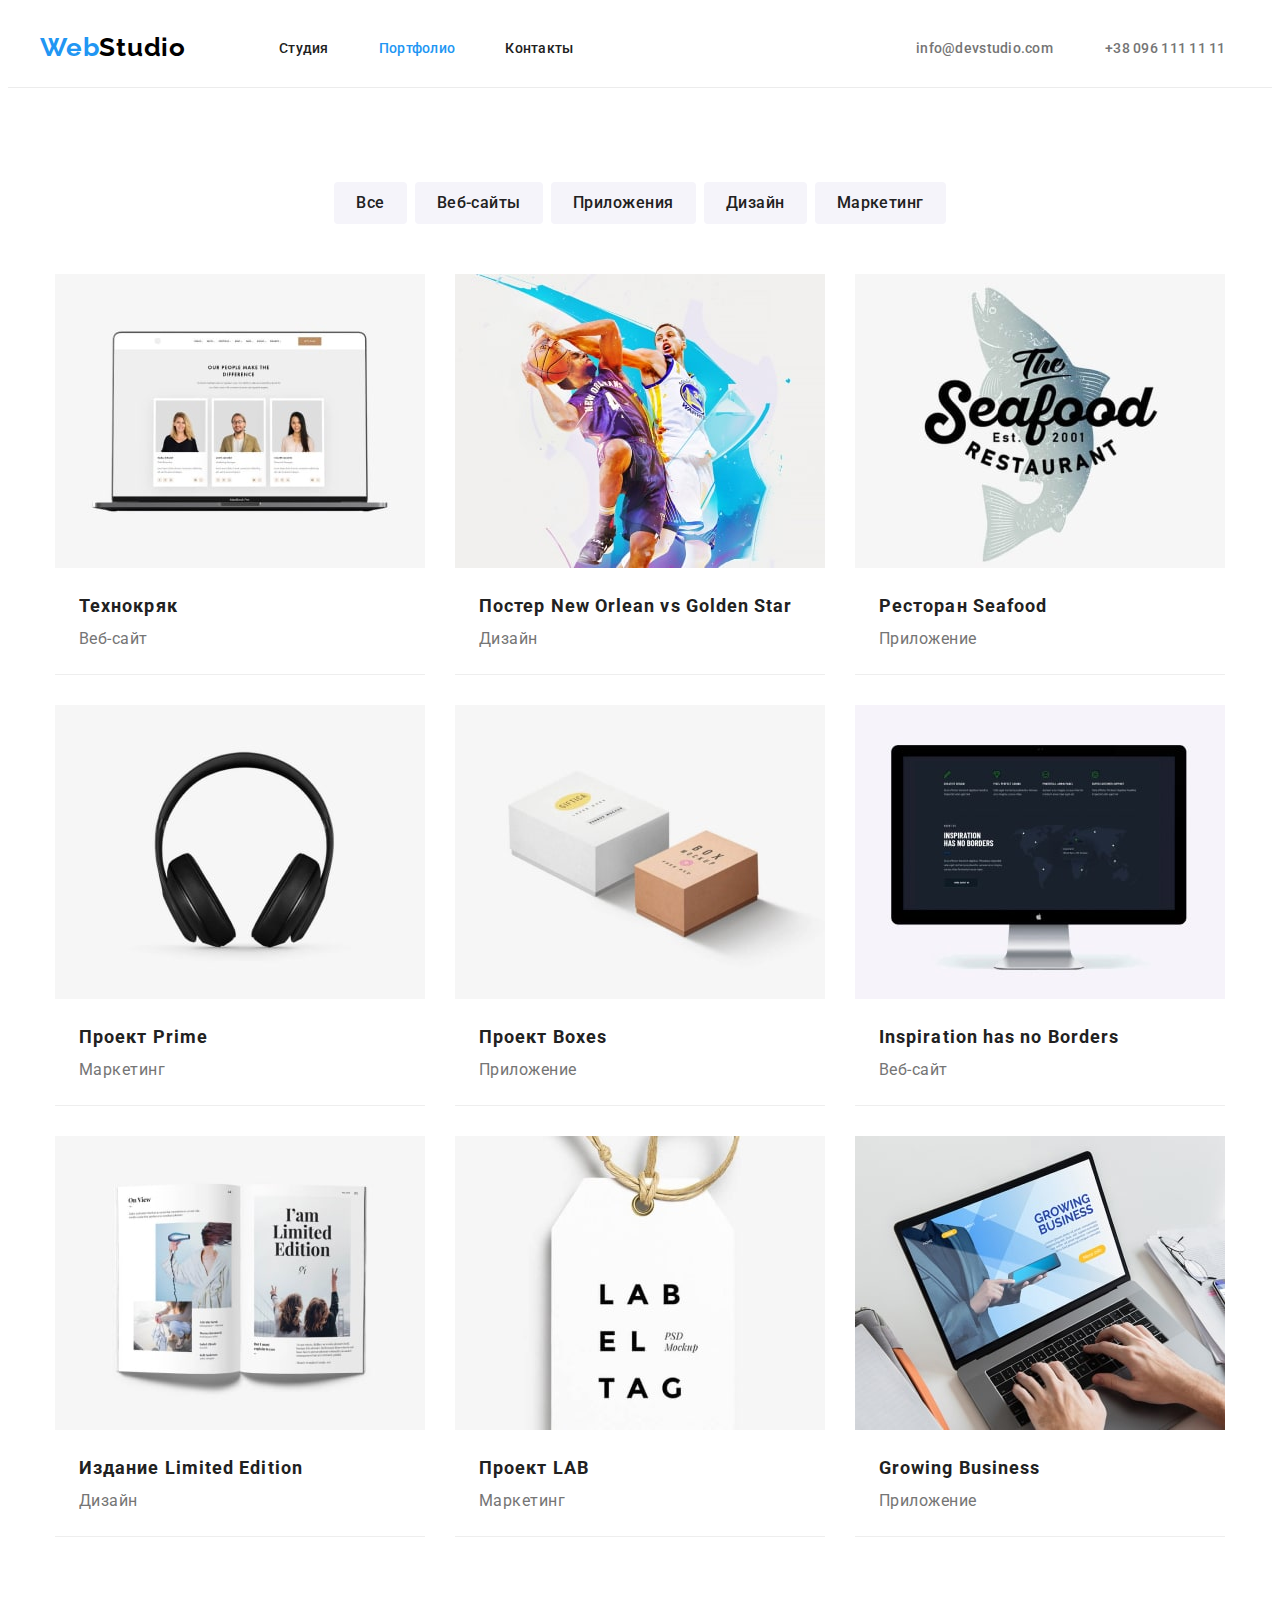
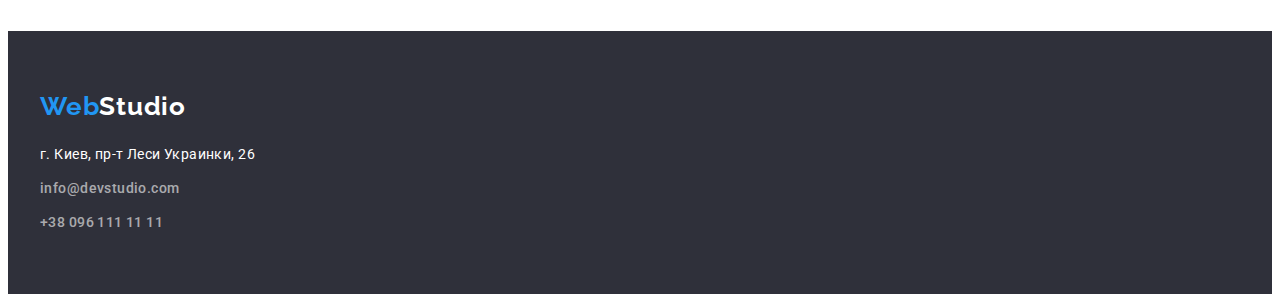
==== portfolio.html @ edf72aa5 "start hw04" ====
<!DOCTYPE html>
<html lang="en">
<head>
    <meta charset="UTF-8">
    <meta http-equiv="X-UA-Compatible" content="IE=edge">
    <meta name="viewport" content="width=device-width, initial-scale=1.0">
    <title>homework-3-2</title>
    <link rel="preconnect" href="https://fonts.googleapis.com">
<link rel="preconnect" href="https://fonts.gstatic.com" crossorigin>
<link href="https://fonts.googleapis.com/css2?family=Montserrat&family=Oleo+Script&family=Raleway:wght@700&family=Roboto:wght@400;500;700;900&display=swap" rel="stylesheet">
<link rel="stylesheet" href="https://cdnjs.cloudflare.com/ajax/libs/modern-normalize/1.1.0/modern-normalize.min.css" integrity="sha512-wpPYUAdjBVSE4KJnH1VR1HeZfpl1ub8YT/NKx4PuQ5NmX2tKuGu6U/JRp5y+Y8XG2tV+wKQpNHVUX03MfMFn9Q==" crossorigin="anonymous" referrerpolicy="no-referrer" />
<link rel="stylesheet" href="./css/styles.css">
<body>
     <header class="header">
        <div class="container">
<a class="logo-link" href="">Web<span class="part-logo">Studio</span></a>
    <nav class="nav-list" >
    <ul class="site-nav">
        <li class="list nav-item"><a class="link" href="index.html">Студия</a></li>
        <li class="list nav-item"><a class="link current" href="portfolio.html">Портфолио</a></li>
        <li class="list nav-item"><a class="link" href="">Контакты</a></li>
    </ul>
</nav>
 <div class="header-connect">
<a class="contacts" href="mailtohtpps/info@devstudio.com">info@devstudio.com</a>
<a class="contacts phone" href="tel:+380961111111">+38 096 111 11 11</a>
</div>
</div>
    </header>
    <main>
        
        <section class="portfolio-section">
            <div class="container">
            <ul class="btn-group">
                <li class="list"><button type="button" class="main-button pointer">Все</button></li>
                <li class="list"><button type="button" class="main-button pointer">Веб-сайты</button></li>
                <li class="list"><button type="button" class="main-button pointer">Приложения</button></li>
                <li class="list"><button type="button" class="main-button pointer">Дизайн</button></li>
                <li class="list"><button type="button" class="main-button pointer">Маркетинг</button></li>
            </ul>
        
            <ul class="work-example">
                <li class="list work-items">
                    <img src="./images/img-notebook.jpg" alt="site dispaying on screen of notebook" width="370" height="294">
                    <div class="cards-footer">
                    <h3 class="works-title">
                        Технокряк
                    </h3>
                        <p class="portfolio-font">Веб-сайт</p>
                    </div>
                </li>

                <li class="list work-items">
                    
                    <img src="./images/img-basketball.jpg" alt="basketball teams battle poster" width="370" height="294">
                    <div class="cards-footer">
                        <h3 class="works-title">
                        Постер New Orlean vs Golden Star
                    </h3>
                        <p class="portfolio-font">Дизайн</p>
                    </div>
                </li> 

                <li class="list work-items">
                    <img src="./images/img-seafood.jpg" alt="seafood restaurant" width="370" height="294">
                        <div class="cards-footer">
                            <h3 class="works-title">
                            Ресторан Seafood
                        </h3>
                        <p class="portfolio-font">Приложение</p>
                    </div>
                </li> 

                <li class="list work-items">
                    <img src="./images/img-headphones.jpg" alt="headphones" width="370" height="294">
                    <div class="cards-footer">
                        <h3 class="works-title">
                            Проект Prime
                        </h3>
                        <p class="portfolio-font">Маркетинг</p>
                    </div>
                </li> 

                <li class="list work-items">
                    <img src="./images/img-box.jpg" alt="boxes" width="370" height="294">
                        <div class="cards-footer">
                            <h3 class="works-title">
                        Проект Boxes
                        </h3>
                        <p class="portfolio-font">Приложение</p>
                    </div>
                </li> 

                <li class="list work-items">
                    <img src="./images/img-imac.jpg" alt="imac" width="370" height="294">
                        <div class="cards-footer">
                            <h3 class="works-title">
                        Inspiration has no Borders  
                        </h3>
                        <p class="portfolio-font">Веб-сайт</p>
                    </div>
                </li> 
                <li class="list work-items">
                    
                    <img class="card-image" src="./images/img-magazine.jpg" alt="open magazine" width="370" height="294">
                        <div class="cards-footer">
                            <h3 class="works-title">
                        Издание Limited Edition
                        </h3>
                        <p class="portfolio-font">Дизайн</p>
                    </div>
                </li> 
                <li class="list work-items">
                    
                    <img class="card-image" src="./images/img-label.jpg" alt="label" width="370" height="294">
                        <div class="cards-footer">
                            <h3 class="works-title">
                            Проект LAB
                        </h3>
                        <p class="portfolio-font">Маркетинг</p>
                    </div>
                </li> 
                <li class="list work-items">
                    <img class="card-image" src="./images/img-macbook.jpg" alt="people work on macbook" width="370" height="294">
                    <div class="cards-footer">
                        <h3 class="works-title">
                        Growing Business
                    </h3>
                        <p class="portfolio-font">Приложение</p>
                    </div>
                </li>
            </ul>
        </div>
        </section>
    </main>
    <footer class="footer">
        <div class="container">
        <a class="logo-link-footer " href="">Web<span class="footer-part-logo">Studio</span></a>
        <address class="adress">г. Киев, пр-т Леси Украинки, 26</address>
        <a class="link footer-link" href="mailtohtpps/info@devstudio.com">info@devstudio.com</a>
        <a class="link footer-link" href="tel:+380961111111">+38 096 111 11 11</a>
    </div>
</footer>
</body>
</html>
---- css/styles.css ----
:root {
    --accent-color:#2196F3;
    --accent-logo-color:#000000;
    --hero-color:#2F303A;
    --main-white-color:#FFFFFF;
    --second-section-color:#F5F4FA;
    --main-font-color:#757575;
    --header-color:#212121;
}
body {
font-family: 'Roboto', monotype;
color: var(--main-font-color);
}


p,h1,h2,h3,h4,h5,h6 {
    margin: 0;
}

ul,ol {
    margin: 0;
    padding-left: 0;
    list-style: none;
}

a {
    text-decoration: none;
}

img{
    display: block;
    max-width: 100%;
    height: auto;
}
.container {
    width: 1200px;
    margin: 0 auto;
    padding-left: 15px;
    padding-right: 15px;
    /* min-height: 80px; */
    /* outline: solid 2px red ; */
}

.header {
color: var(--main-white-color);
border-bottom: solid 1px #ECECEC;
}

.list {
    list-style: none;
}

/* LOGO */
.logo-link {
    font-family: 'Raleway', sans-serif;
    font-weight: 700;
    font-size: 26px;
    line-height: calc(31/26);
    letter-spacing: 0.03em;
    color: var(--accent-color);
    margin: 15 24 0 25 ; 
}

.logo-link:hover,:focus {
    color: var(--accent-color);
}

.part-logo {
    color: var(--accent-logo-color);
    margin-right: 93px;
}

.part-logo:hover,:focus {
    color: var(--accent-color);
}

/* NAV-BLOCK */

.link {
    font-weight: 500;
    font-size: 14px;
    line-height: calc(16/14);
    letter-spacing: 0.02em;
    color: var(--header-color);
}
.link:hover, {
    color:var(--accent-color);
} 


.link-nav {
    list-style: none;
}

.contacts {
    display: inline-block;
    font-weight: 500;
    font-size: 14px;
    line-height: calc(16/14);
    letter-spacing: 0.02em;
    color: #757575;
    width: 135px;
}

.contacts:hover,:focus {
color: var(--accent-color);
}

.contacts {
    padding-top: 15px;
    padding-bottom: 15px;
}

.phone {
    margin-left: 50px;
}

.site-nav {
    display: flex;
}

.nav-item:not(:last-child) {
    margin-right: 50px;
}

.nav-item-current{
    margin-right: 50px;
}

.nav-item{
    padding-top:30px;
    padding-bottom: 30px;
}

.header .container{
    display: flex; 
    align-items: center;
}

.header-connect {
    margin-left:auto;
}

.current {
    color:var(--accent-color)
}

/* HERO */
.hero {
    background-color: var(--hero-color);
}

.hero-container {
    display:block;
    padding-top: 200px;
    padding-bottom: 200px;
}

.hero-header {
    
    font-weight: 900;
    font-size: 44px;
    line-height: calc(60/44);
    text-align: center;
    letter-spacing: 0.06em;
    text-transform: uppercase;
    color: var(--main-white-color);
    max-width: 696px;
    margin: 0 auto 30px;
}

.hero-button {
    min-width: 200px;
    height: 50px;
    justify-content: center;
    font-family: 'Roboto', monotype;
    font-weight: 700;
    font-size: 16px;
    line-height: calc(30/16);
    align-items: center;
    letter-spacing: 0.06em;
    color: var(--main-white-color);
    background-color: var(--accent-color);
    border-radius: 4px;
    margin: 0 500px;
    
}

.hero-button:hover,:focus {
    color: var(--advanced-color);
}

.pointer {
    cursor: pointer;
}

/* SPECIFICS */
.head-spec-list {
    font-weight: 700;
    font-size: 14px;
    line-height: calc(16/14);
    letter-spacing: 0.03em;
    text-transform: uppercase;
    color: var(--header-color);
    margin-bottom: 10px;
}

.main-font {
    font-size: 14px;
    line-height:calc(24/14);
    letter-spacing: 0.03em;
}

.spec-list .list {
    min-width: 270px;
    
}

.specific {
    padding-top:94px;
    padding-bottom: 94px;
}

.container .spec-list  {
    display:flex;
}

.spec-list .list:not(:last-child) {
    margin-right: 30px;
}


/* WHAT ARE WE DOING */
.section-header {
    font-weight: 700;
    font-size: 36px;
    line-height: calc(42/36);
    text-align: center;
    letter-spacing: 0.03em;
    color: var(--header-color);
    margin-bottom: 50px;
}

.work{
    padding-bottom: 94px;
}

/* FULLY-HIDDEN
.news-group {
    visibility: hidden;
} */ 

.work-list {
    display: flex;
}

.work-list .list:not(:last-child) {
    margin-right: 30px;
}


.work.container{
    padding-top: 94px;
    padding-bottom: 94px;
}
/* TEAM */

.team {
    background-color: var(--second-section-color);
    padding-top: 94px;
    padding-bottom: 94px;
}

.team-list {
    display: flex;
}
.team-item:not(:last-child) {
    margin-right: 30px;
}

.team-item {
    width: 270px;
    min-height: 368px;
    box-shadow: 0px 1px 3px rgba(0, 0, 0, 0.12), 0px 1px 1px rgba(0, 0, 0, 0.14), 0px 2px 1px rgba(0, 0, 0, 0.2);
    border-radius: 0px 0px 4px 4px;
}


.card-image {
    max-width: 100%;
    height: auto;
}

.card-header {
    margin: 0;
    padding-top: 30px;
    background-color: var(--main-white-color);
    border-radius: 0px 0px 4px 4px;
}

.card-image{
    display: block;
}

.section-header{
    margin-bottom: 50px;
}

.works-title-first{
    font-weight: 500;
    font-size: 16px;
    line-height: calc(19/16);
    text-align: center;
    letter-spacing: 0.03em;
    margin-bottom: 10px;
    color: var(--header-color);
}

.team-workers{
    text-align: center;
    padding-bottom: 30px;
}

/* __FOOTER */
.footer {
    background-color: var(--hero-color);
    padding-top: 60px;
    padding-bottom: 60px;
}
.logo-link-footer {
font-family: 'Raleway', sans-serif;
    font-weight: 700;
    font-size: 26px;
    line-height: calc(31/26);
    letter-spacing: 0.03em;
    color: var(--accent-color);
}

.logo-link-footer:hover,:focus {
    color: var(--accent-color);
}


.footer-part-logo {
    font-family: 'Raleway', sans-serif;
    font-weight: 700;
    font-size: 26px;
    line-height: calc(31/26);
    letter-spacing: 0.03em;
    color: var(--main-white-color);
}

.footer-part-logo:hover {
    color:var(--accent-color) ;
}

.footer-link {
    font-family: 'Roboto', monotype;
    font-size: 14px;
    line-height: calc(24/14);
    letter-spacing: 0.03em;
    color: rgba(255, 255, 255, 0.6);
}

.logo-link-footer{
    margin-bottom: 20px;
    padding-left: 215;
    padding-right: auto;
}

address {
    font-style:normal;
    font-size: 14px;
    line-height: calc(24/14);
    letter-spacing: 0.03em;
    color: var(--main-white-color)
}

.adress:hover,:focus {
    color: var(--accent-color);
}

.footer a{
    display: block;
}

.footer-link:not(:last-child){
    margin-bottom: 10px;
}


.adress {
    margin-bottom: 10px;
}


/* PORTFOLIO.HTML */

/* BUTTON-BLOCK */
.main-button {
    font-family: 'Roboto', monotype;
    font-style: normal;
    font-weight: 500;
    font-size: 16px;
    line-height: calc(26/16);
    text-align: center;
    letter-spacing: 0.03em;
    color: var(--header-color);
    background-color: var(--second-section-color);
    border: 0px;
    border-radius: 4px;
}

    .main-button:hover,:focus {
    background: var(--accent-color);
    color: var(--main-white-color);
}

    .btn-group {
    display: flex;
    justify-content:center;
    margin-bottom: 50px;
}

    .btn-group button{
    padding: 8px 22px;
    border:none;
}

.btn-group .list+.list{
    margin-left: 8px;
}



/* WORKGROUP */
.works-title {
    font-weight: 700;
    font-size: 18px;
    line-height:calc(36/18) ;
    letter-spacing: 0.06em;
    color: var(--header-color);
}

    .portfolio-font {
    font-size: 16px;
    line-height: calc(30/16);
    letter-spacing: 0.03em;
    }

    .portfolio-section {
    background-color: var(--main-white-color);
    padding-top: 94px;
    padding-bottom: 94px;
}

.work-example{
    display: flex;
    flex-wrap: wrap;
    justify-content: center;
}

.work-items:nth-child(-n + 6){
    margin-bottom: 30px;
}

.work-items{
    min-width: calc((100% - 90px)/3);
    border-bottom:solid 1px #eee;
}

.work-items {
    margin-right: 30px;
}

.work-items:nth-child(3n){
    margin-right: 0;
}

.cards-footer {
    padding:20px 24px 20px 24px;
}
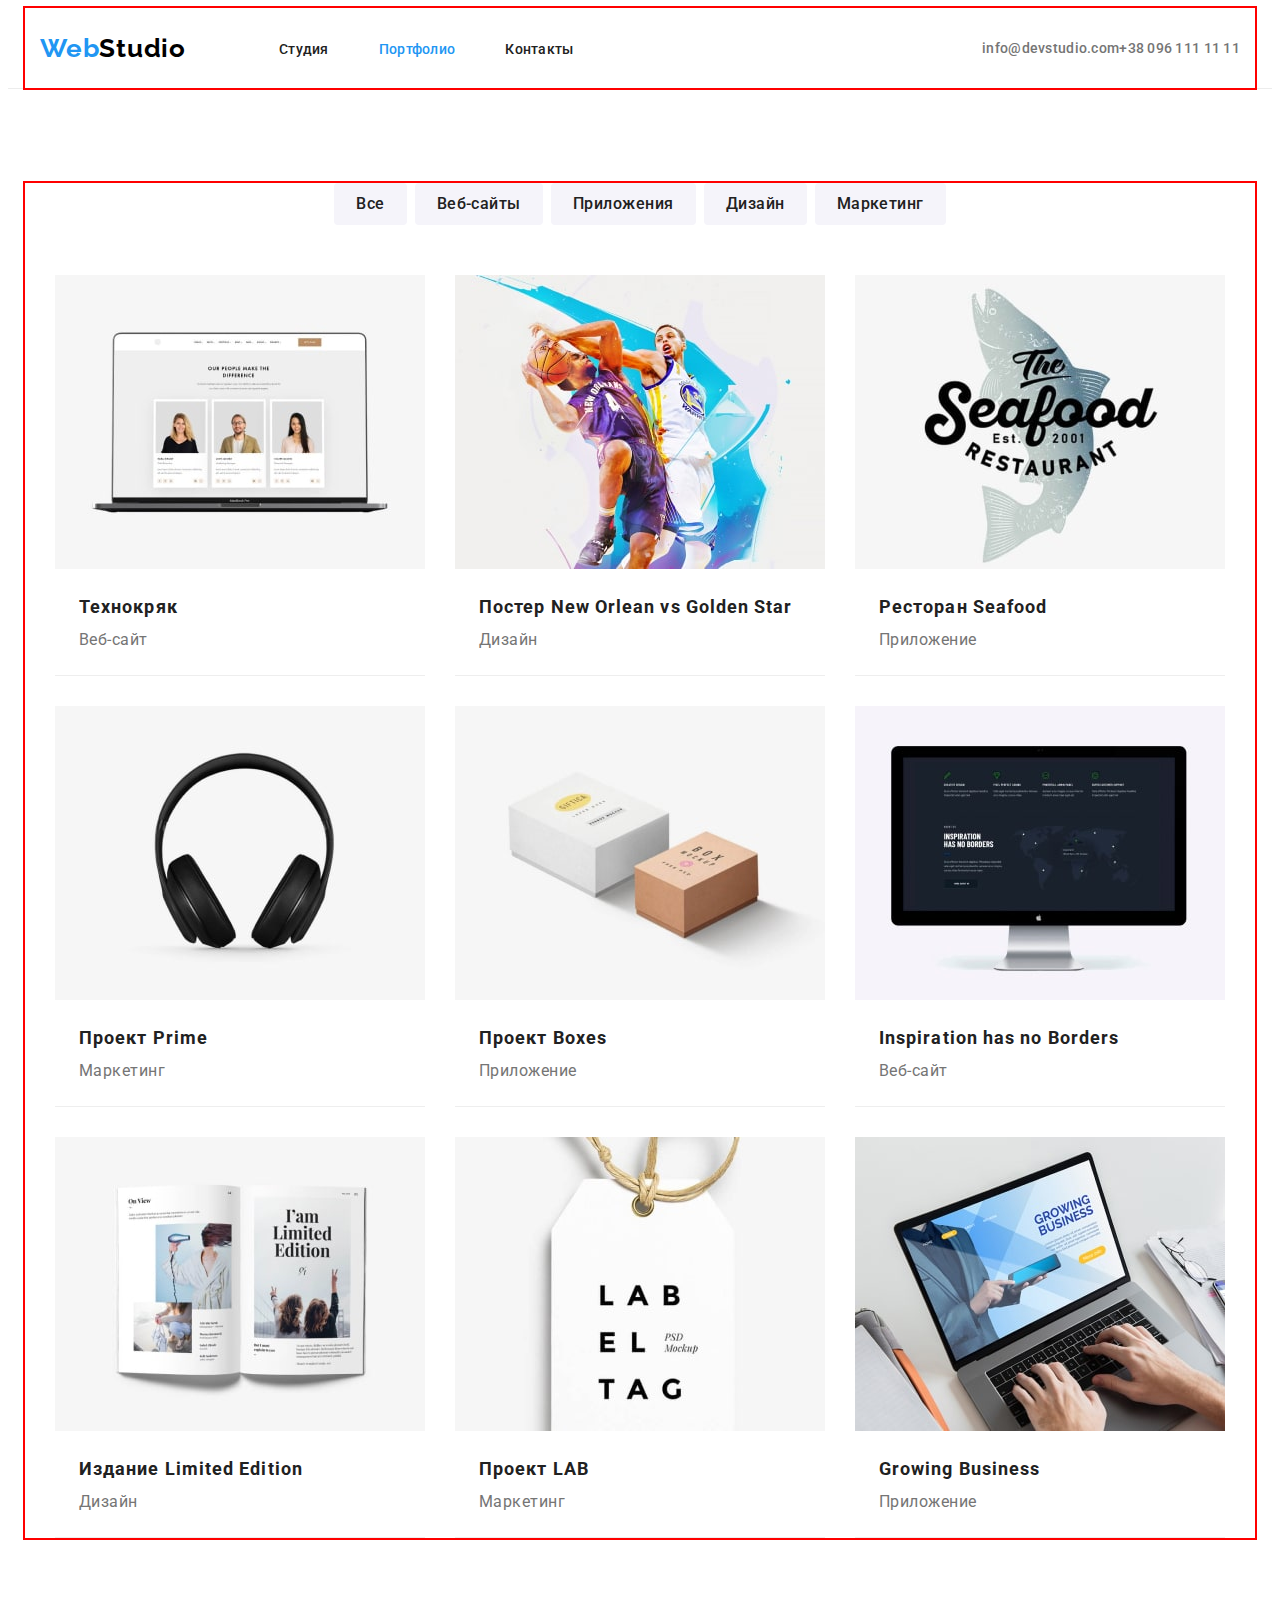
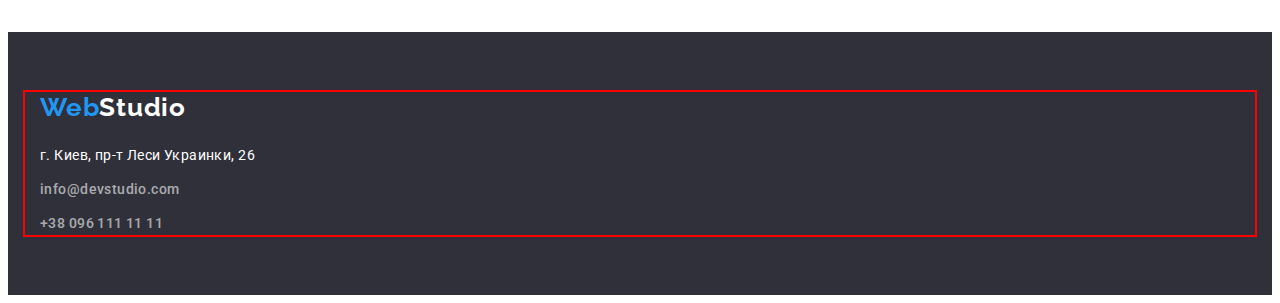
==== commit 61075112: "starthw04" ====
--- a/portfolio.html
+++ b/portfolio.html
@@ -4,7 +4,7 @@
     <meta charset="UTF-8">
     <meta http-equiv="X-UA-Compatible" content="IE=edge">
     <meta name="viewport" content="width=device-width, initial-scale=1.0">
-    <title>homework-3-2</title>
+    <title>homework-4-2</title>
     <link rel="preconnect" href="https://fonts.googleapis.com">
 <link rel="preconnect" href="https://fonts.gstatic.com" crossorigin>
 <link href="https://fonts.googleapis.com/css2?family=Montserrat&family=Oleo+Script&family=Raleway:wght@700&family=Roboto:wght@400;500;700;900&display=swap" rel="stylesheet">
--- a/css/styles.css
+++ b/css/styles.css
@@ -37,8 +37,8 @@
     margin: 0 auto;
     padding-left: 15px;
     padding-right: 15px;
-    /* min-height: 80px; */
-    /* outline: solid 2px red ; */
+    min-height: 80px; 
+    outline: solid 2px red ;
 }
 
 .header {
@@ -99,21 +99,35 @@
     line-height: calc(16/14);
     letter-spacing: 0.02em;
     color: #757575;
-    width: 135px;
+    padding-top: 15px;
+    padding-bottom: 15px;
+    
+}
+
+.contacts.mail,
+.contacts.phone{
+    display: flex;
+}
+
+.contacts.mail {
+    margin-right: 30px;
+}
+
+.head-phone {
+    margin-right: 10px;
+}
+
+.head-envelope {
+    display: block;
+    margin-right: 10px;
+    fill:currentColor;
 }
 
 .contacts:hover,:focus {
 color: var(--accent-color);
 }
 
-.contacts {
-    padding-top: 15px;
-    padding-bottom: 15px;
-}
-
-.phone {
-    margin-left: 50px;
-}
+
 
 .site-nav {
     display: flex;
@@ -138,7 +152,9 @@
 }
 
 .header-connect {
+    display: flex;
     margin-left:auto;
+    
 }
 
 .current {
@@ -147,7 +163,13 @@
 
 /* HERO */
 .hero {
+    width: 1600px;
+    margin:0 auto;
+    background-image:linear-gradient(rgba(47,48,58,0.4),rgba(47,48,58,0.4)), 
+    url(../images/hero-img.jpg);
     background-color: var(--hero-color);
+    background-repeat: no-repeat;
+    background-size: cover;
 }
 
 .hero-container {
@@ -205,16 +227,75 @@
     margin-bottom: 10px;
 }
 
+/* .list-spec {
+    display:flex;
+    flex-direction: column;
+    border-color:var(--main-font-color);
+} */
+
 .main-font {
     font-size: 14px;
     line-height:calc(24/14);
     letter-spacing: 0.03em;
 }
 
+.list.list-antenna::before {
+    display: block;
+    content: "";
+    height: 120px;
+    background-color: var(--second-section-color);
+    background-image:url(../svg/SVG/antenna-1.svg);
+    background-repeat: no-repeat;
+    background-size: 70px 70px;
+    background-position: center;
+    border-radius: 4px;
+    margin-bottom: 30px;
+}
+
+.list.list-clock::before{
+    display: block;
+    content: "";
+    height: 120px;
+    background-color: var(--second-section-color);
+    background-image:url(../svg/SVG/clock-1.svg);
+    background-repeat: no-repeat;
+    background-size: 70px 70px;
+    background-position: center;
+    border-radius: 4px;
+    margin-bottom: 30px;
+}
+
+.list.list-diagram::before{
+    display: block;
+    content: "";
+    height: 120px;
+    background-color: var(--second-section-color);
+    background-image:url(../svg/SVG/diagram-1.svg);
+    background-repeat: no-repeat;
+    background-size: 70px 70px;
+    background-position: center;
+    border-radius: 4px;
+    margin-bottom: 30px;
+}
+
+.list.list-astronaut::before{
+    display: block;
+    content: "";
+    height: 120px;
+    background-color: var(--second-section-color);
+    background-image:url(../svg/SVG/astronaut-1.svg);
+    background-repeat: no-repeat;
+    background-size: 70px 70px;
+    background-position: center;
+    border-radius: 4px;
+    margin-bottom: 30px;
+}
+
 .spec-list .list {
     min-width: 270px;
     
 }
+
 
 .specific {
     padding-top:94px;
@@ -263,6 +344,32 @@
     padding-top: 94px;
     padding-bottom: 94px;
 }
+
+/* OUR-CLIENTS */
+
+.our-company{
+    display: flex;
+}
+
+.clients {
+    padding-bottom: 94px;
+}
+
+.client-item:not(:last-child) {
+    margin-right: 30px;
+}
+
+.clients-icon{
+    display: border-box;
+    width: 170px;
+    height: 92px;   
+    margin-left: auto;
+    margin-right: auto;
+    border: 1px solid #AFB1B8;
+    border-radius: 4px;
+    padding: 16px 32px;
+}
+
 /* TEAM */
 
 .team {
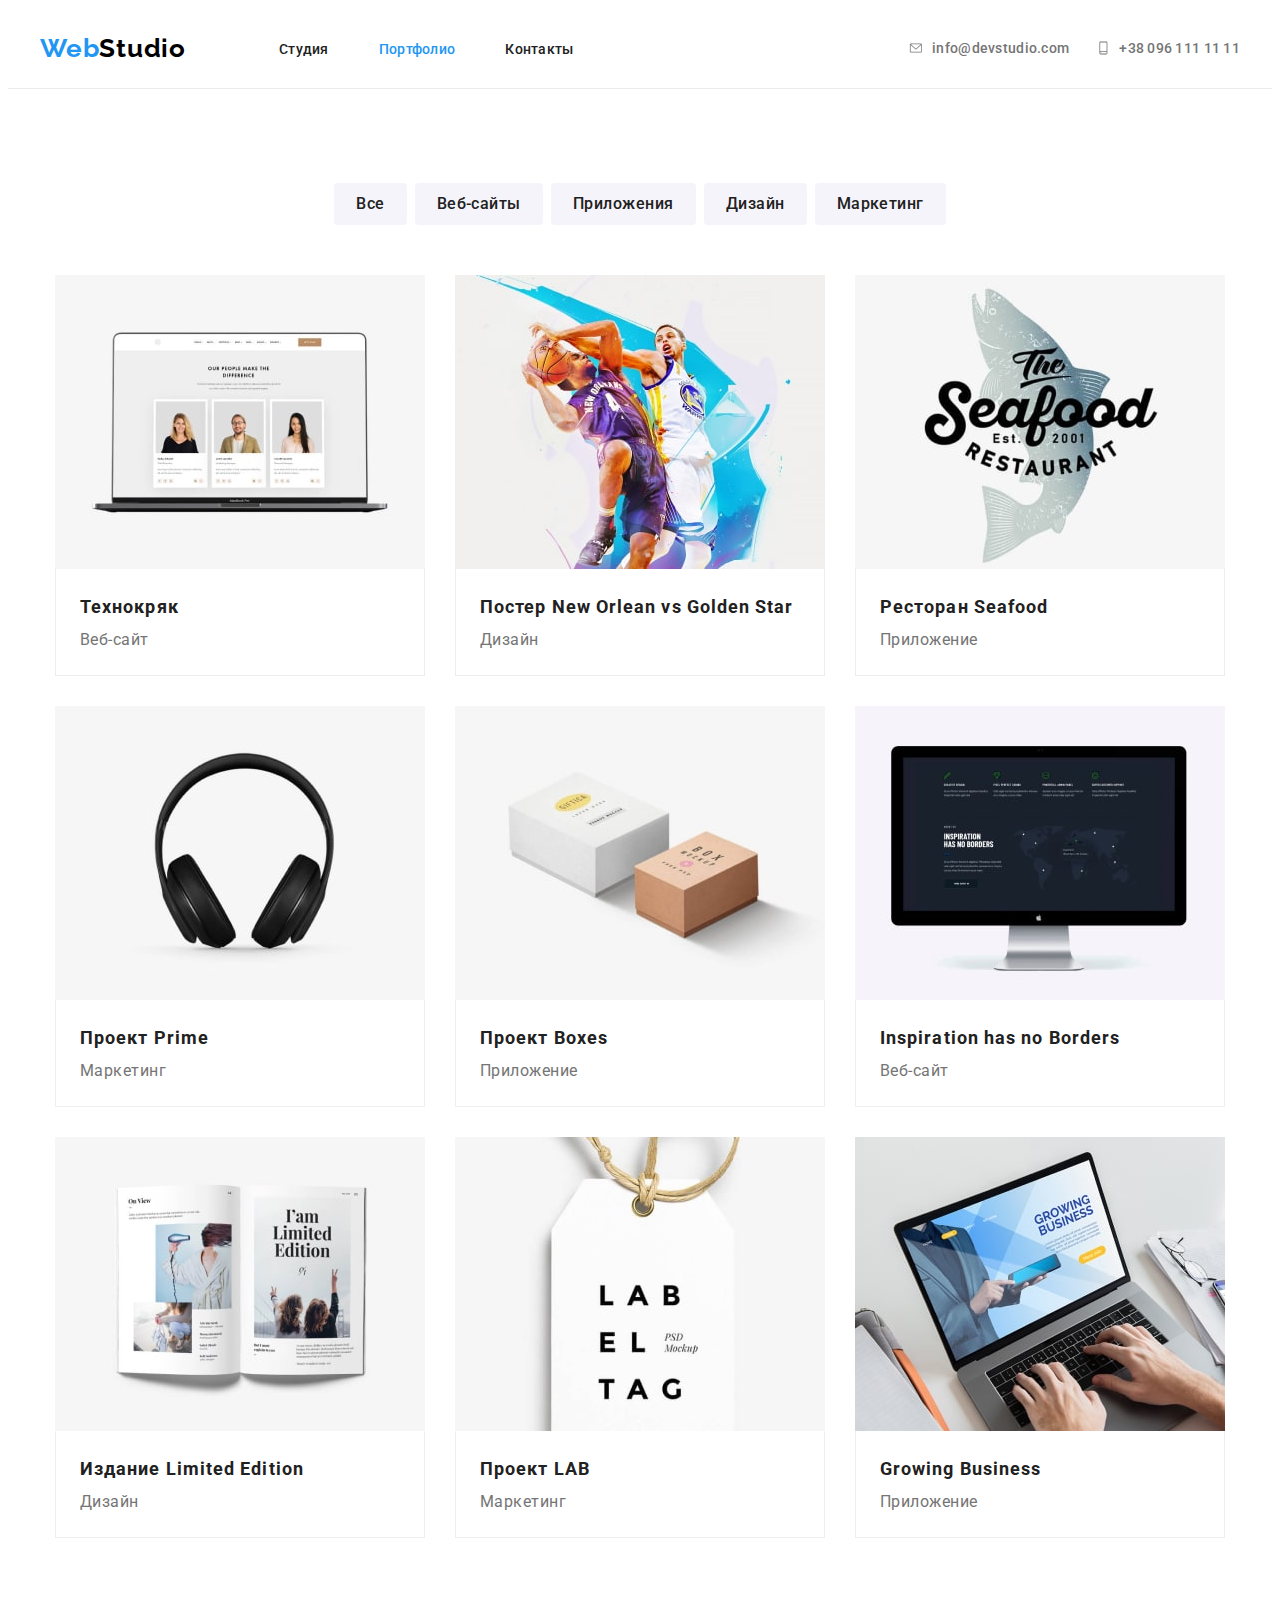
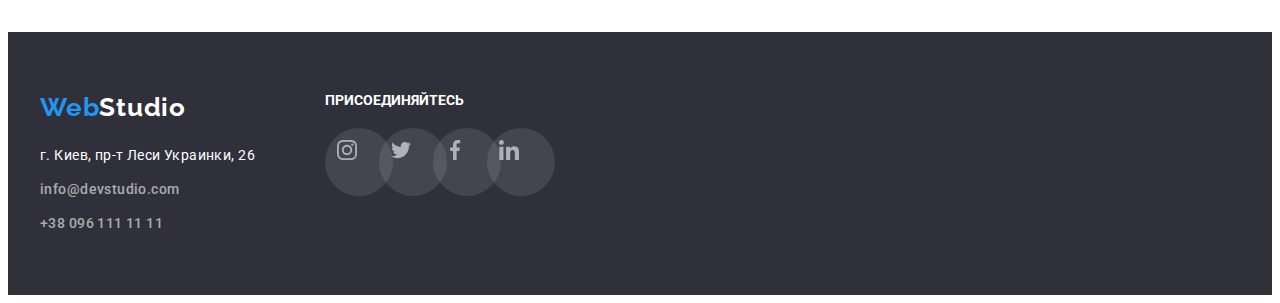
==== commit 493f257d: "first-try" ====
--- a/portfolio.html
+++ b/portfolio.html
@@ -16,15 +16,29 @@
 <a class="logo-link" href="">Web<span class="part-logo">Studio</span></a>
     <nav class="nav-list" >
     <ul class="site-nav">
-        <li class="list nav-item"><a class="link" href="index.html">Студия</a></li>
-        <li class="list nav-item"><a class="link current" href="portfolio.html">Портфолио</a></li>
-        <li class="list nav-item"><a class="link" href="">Контакты</a></li>
+        <li class="list nav-item"><a class="link link-port" href="index.html">Студия</a></li>
+        <li class="list nav-item"><a class="link link-port current" href="portfolio.html">Портфолио</a></li>
+        <li class="list nav-item"><a class="link link-port" href="">Контакты</a></li>
     </ul>
 </nav>
- <div class="header-connect">
-<a class="contacts" href="mailtohtpps/info@devstudio.com">info@devstudio.com</a>
-<a class="contacts phone" href="tel:+380961111111">+38 096 111 11 11</a>
-</div>
+ <ul class="header-connect">
+     <li class="contacts-item">
+<a class="contacts mail"  href="mailtohtpps/info@devstudio.com">
+    <svg class="head-envelope" width="16" height="12">
+        <use href="./images/symbol-defs.svg#icon-envelope">
+        </use>
+</svg>info@devstudio.com
+</a>
+</li>
+<li class="contacts-item">
+<a class="contacts phone" href="tel:+380961111111">
+    <svg class="head-phone" width="10" height="16">
+        <use href="./images/symbol-defs.svg#icon-smartphone">
+        </use>
+</svg>+38 096 111 11 11
+</a>
+</li>
+</ul>
 </div>
     </header>
     <main>
@@ -134,12 +148,51 @@
         </section>
     </main>
     <footer class="footer">
-        <div class="container">
+        <div class="container contact-wrap">
+        <div>
         <a class="logo-link-footer " href="">Web<span class="footer-part-logo">Studio</span></a>
         <address class="adress">г. Киев, пр-т Леси Украинки, 26</address>
         <a class="link footer-link" href="mailtohtpps/info@devstudio.com">info@devstudio.com</a>
         <a class="link footer-link" href="tel:+380961111111">+38 096 111 11 11</a>
-    </div>
+        </div>
+        <div class="social-network-footer">
+        <p class="join">присоединяйтесь</p>
+        <ul class="social-network-list">
+                    <li class="soc-item .list">
+                        <a class="social-links" href="">
+                        <svg class="worker-soc-icon" width="20" height="20">
+                            <use href="./images/symbol-defs.svg#icon-instagram-2">
+                            </use>
+                        </svg>
+                    </a>
+                </li>
+                    <li class="soc-item">
+                        <a class="social-links" href="">
+                        <svg class="worker-soc-icon" width="20" height="20">
+                            <use href="./images/symbol-defs.svg#icon-twitter">
+                            </use>
+                        </svg>
+                    </a>
+                </li>
+                    <li class="soc-item .list">
+                        <a class="social-links" href="">
+                        <svg class="worker-soc-icon" width="20" height="20">
+                            <use href="./images/symbol-defs.svg#icon-facebook">
+                            </use>
+                        </svg>
+                    </a>
+                </li>
+                    <li class="soc-item .list">
+                        <a class="social-links" href="">
+                        <svg class="worker-soc-icon" width="20" height="20">
+                            <use href="./images/symbol-defs.svg#icon-linkedin">
+                            </use>
+                        </svg>
+                    </a>
+                </li>
+                </ul>
+            </div>
+</div>
 </footer>
 </body>
 </html>--- a/css/styles.css
+++ b/css/styles.css
@@ -12,7 +12,6 @@
 color: var(--main-font-color);
 }
 
-
 p,h1,h2,h3,h4,h5,h6 {
     margin: 0;
 }
@@ -38,7 +37,7 @@
     padding-left: 15px;
     padding-right: 15px;
     min-height: 80px; 
-    outline: solid 2px red ;
+    /* outline: solid 2px red ; */
 }
 
 .header {
@@ -93,7 +92,7 @@
 }
 
 .contacts {
-    display: inline-block;
+    display: flex;
     font-weight: 500;
     font-size: 14px;
     line-height: calc(16/14);
@@ -101,12 +100,8 @@
     color: #757575;
     padding-top: 15px;
     padding-bottom: 15px;
+    align-items: center;
     
-}
-
-.contacts.mail,
-.contacts.phone{
-    display: flex;
 }
 
 .contacts.mail {
@@ -115,19 +110,19 @@
 
 .head-phone {
     margin-right: 10px;
+    align-items: center;
+    fill:currentColor;
 }
 
 .head-envelope {
-    display: block;
+    
     margin-right: 10px;
-    fill:currentColor;
-}
-
-.contacts:hover,:focus {
-color: var(--accent-color);
-}
-
-
+    fill:currentColor;   
+}
+
+.contacts:hover, :focus{
+    color: var(--accent-color);
+}
 
 .site-nav {
     display: flex;
@@ -151,10 +146,17 @@
     align-items: center;
 }
 
+.link-port:hover, :focus {
+    color:var(--accent-color)
+}
+
 .header-connect {
     display: flex;
-    margin-left:auto;
-    
+    margin-left:auto;   
+}
+
+.nav-link:hover, :focus {
+    color: var(--accent-color);
 }
 
 .current {
@@ -227,12 +229,6 @@
     margin-bottom: 10px;
 }
 
-/* .list-spec {
-    display:flex;
-    flex-direction: column;
-    border-color:var(--main-font-color);
-} */
-
 .main-font {
     font-size: 14px;
     line-height:calc(24/14);
@@ -292,8 +288,7 @@
 }
 
 .spec-list .list {
-    min-width: 270px;
-    
+    min-width: 270px;   
 }
 
 
@@ -309,7 +304,6 @@
 .spec-list .list:not(:last-child) {
     margin-right: 30px;
 }
-
 
 /* WHAT ARE WE DOING */
 .section-header {
@@ -325,7 +319,6 @@
 .work{
     padding-bottom: 94px;
 }
-
 /* FULLY-HIDDEN
 .news-group {
     visibility: hidden;
@@ -339,35 +332,9 @@
     margin-right: 30px;
 }
 
-
 .work.container{
     padding-top: 94px;
     padding-bottom: 94px;
-}
-
-/* OUR-CLIENTS */
-
-.our-company{
-    display: flex;
-}
-
-.clients {
-    padding-bottom: 94px;
-}
-
-.client-item:not(:last-child) {
-    margin-right: 30px;
-}
-
-.clients-icon{
-    display: border-box;
-    width: 170px;
-    height: 92px;   
-    margin-left: auto;
-    margin-right: auto;
-    border: 1px solid #AFB1B8;
-    border-radius: 4px;
-    padding: 16px 32px;
 }
 
 /* TEAM */
@@ -392,7 +359,6 @@
     border-radius: 0px 0px 4px 4px;
 }
 
-
 .card-image {
     max-width: 100%;
     height: auto;
@@ -400,7 +366,7 @@
 
 .card-header {
     margin: 0;
-    padding-top: 30px;
+    padding:30px 0;
     background-color: var(--main-white-color);
     border-radius: 0px 0px 4px 4px;
 }
@@ -428,12 +394,114 @@
     padding-bottom: 30px;
 }
 
+.social-network-list {
+    display: flex;
+    justify-content: center;
+}
+
+.soc-item{
+    width: 44px;
+    height: 44px;
+    margin-right: 10px;
+    border-radius: 50%;
+}
+
+.soc-item:last-child{
+    margin-right: 0;
+}
+
+.social-links{
+    width: 100%;
+    height: 100%;
+    border-radius: 50%;
+    display: flex;
+    justify-content: center;
+    align-items: center;
+}
+
+.worker-soc-icon {
+    fill:#AFB1B8;
+}
+
+.social-links:hover,
+.social-links:focus{
+    background-color: var(--accent-color);
+}
+
+.social-links:hover .worker-soc-icon{
+    fill:#FFFFFF;
+}
+
+.social-links:focus .worker-soc-icon {
+    fill:#FFFFFF;
+}
+
+/* OUR-CLIENTS */
+
+.clients-icon{
+    width: 170px;
+    height: 92px; 
+    margin-left: auto;
+    margin-right: auto;
+    height: 41px;
+    width: 47px;
+}
+.client-link svg{
+    fill: #AFB1B8;
+    width: 100%;
+    height: 100%;
+}
+
+.client-link{
+    display: flex;
+    width: 170px;
+    height: 92px;
+    display: flex;
+    justify-content: center;
+    align-items: center;
+    border: 1px solid #AFB1B8;
+    border-radius: 4px;    
+}
+.clients-icon{
+    padding: 16px 32px;
+}
+
+.our-company{
+    display: flex;
+}
+
+.clients {
+    padding-top: 94px;
+    padding-bottom: 94px;
+}
+.client-item:not(:last-child) {
+    margin-right: 30px;
+}
+
+.client-link:hover,
+.client-link:focus{
+    border-color: var(--accent-color);
+}
+
+.client-link:hover .clients-icon
+{
+    fill:var(--accent-color);
+}
+
+.client-link:focus .clients-icon {
+    fill:var(--accent-color);
+}
+.client-link:focus .clients-icon {
+    background-color: #FFFFFF;
+}
+
 /* __FOOTER */
 .footer {
-    background-color: var(--hero-color);
     padding-top: 60px;
     padding-bottom: 60px;
-}
+    background-color: var(--hero-color);
+}
+
 .logo-link-footer {
 font-family: 'Raleway', sans-serif;
     font-weight: 700;
@@ -447,7 +515,6 @@
     color: var(--accent-color);
 }
 
-
 .footer-part-logo {
     font-family: 'Raleway', sans-serif;
     font-weight: 700;
@@ -495,11 +562,63 @@
     margin-bottom: 10px;
 }
 
-
 .adress {
     margin-bottom: 10px;
 }
 
+.social-network-footer{
+    display: flex;
+    flex-direction: column;
+    margin-left: 70px;
+    
+}
+
+.join{
+    margin-top: 10;
+    margin-bottom: 0;
+    font-weight: 700;
+    font-size: 14px;
+    line-height: calc(16/14);
+    text-transform: uppercase;
+    color: var(--main-white-color);
+
+}
+
+.contact-wrap.container {
+    display: flex;
+}
+
+.social-network-list{
+    display: flex;
+    margin-top: 20px;
+}
+
+.social-network-list .social-links {
+padding: 12px;
+width: 44px;
+height: 44px;
+display: block;
+border-radius: 50%;
+background-color: rgba(255, 255, 255, 0.1);
+}
+
+.social-links:hover,
+.social-links:focus{
+    background-color: var(--accent-color);
+}
+
+.social-links:hover .worker-soc-icon
+{
+    fill:#FFFFFF;
+}
+
+.social-links:focus .worker-soc-icon {
+    fill:#FFFFFF;
+}
+
+.footer-link:hover{
+    color:var(--accent-color)
+}
 
 /* PORTFOLIO.HTML */
 
@@ -521,6 +640,8 @@
     .main-button:hover,:focus {
     background: var(--accent-color);
     color: var(--main-white-color);
+    box-shadow: 0px 3px 1px rgba(0, 0, 0, 0.1), 0px 1px 2px rgba(0, 0, 0, 0.08), 0px 2px 2px rgba(0, 0, 0, 0.12);
+    border-radius: 4px;
 }
 
     .btn-group {
@@ -586,4 +707,12 @@
 
 .cards-footer {
     padding:20px 24px 20px 24px;
+    border-left:solid 1px #eee;
+    border-right:solid 1px #eee;
+}
+
+.work-items:hover {
+    box-shadow: 0px 1px 1px rgba(0, 0, 0, 0.12), 
+    0px 4px 4px rgba(0, 0, 0, 0.06), 1px 4px 6px rgba(0, 0, 0, 0.16);
+    cursor: pointer;
 }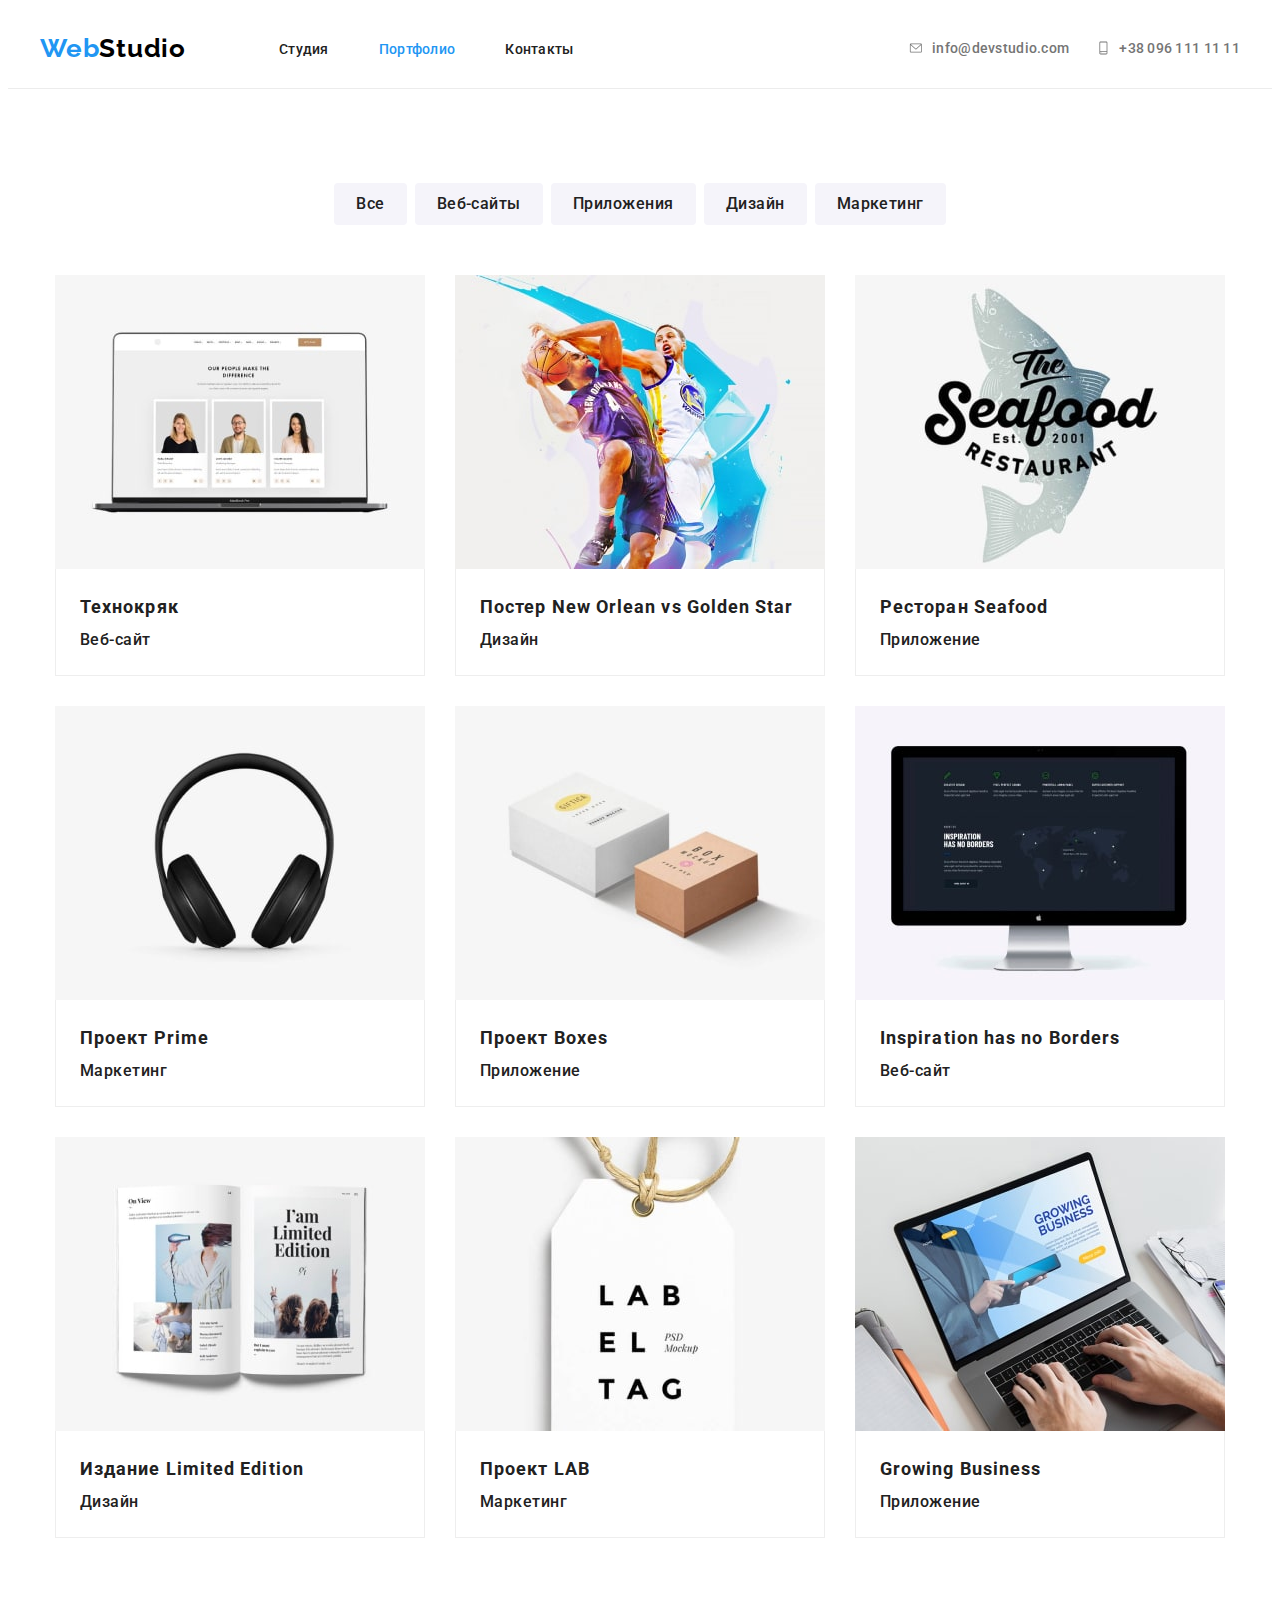
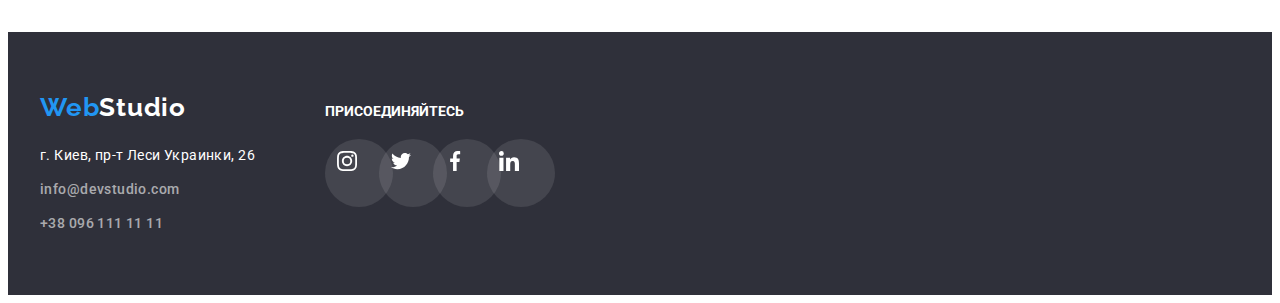
==== commit 9bd42b10: "make focus on workgroup block" ====
--- a/portfolio.html
+++ b/portfolio.html
@@ -51,10 +51,10 @@
                 <li class="list"><button type="button" class="main-button pointer">Приложения</button></li>
                 <li class="list"><button type="button" class="main-button pointer">Дизайн</button></li>
                 <li class="list"><button type="button" class="main-button pointer">Маркетинг</button></li>
-            </ul>
-        
+            </ul>        
             <ul class="work-example">
                 <li class="list work-items">
+                    <a class="link" href="">
                     <img src="./images/img-notebook.jpg" alt="site dispaying on screen of notebook" width="370" height="294">
                     <div class="cards-footer">
                     <h3 class="works-title">
@@ -62,10 +62,10 @@
                     </h3>
                         <p class="portfolio-font">Веб-сайт</p>
                     </div>
-                </li>
-
-                <li class="list work-items">
-                    
+                </a>
+                </li>
+                <li class="list work-items">
+                    <a class="link" href="">
                     <img src="./images/img-basketball.jpg" alt="basketball teams battle poster" width="370" height="294">
                     <div class="cards-footer">
                         <h3 class="works-title">
@@ -73,9 +73,10 @@
                     </h3>
                         <p class="portfolio-font">Дизайн</p>
                     </div>
-                </li> 
-
-                <li class="list work-items">
+                </a>
+                </li> 
+                <li class="list work-items">
+                    <a class="link" href="">
                     <img src="./images/img-seafood.jpg" alt="seafood restaurant" width="370" height="294">
                         <div class="cards-footer">
                             <h3 class="works-title">
@@ -83,9 +84,10 @@
                         </h3>
                         <p class="portfolio-font">Приложение</p>
                     </div>
-                </li> 
-
-                <li class="list work-items">
+                </a>
+                </li> 
+                <li class="list work-items">
+                    <a class="link" href="">
                     <img src="./images/img-headphones.jpg" alt="headphones" width="370" height="294">
                     <div class="cards-footer">
                         <h3 class="works-title">
@@ -93,9 +95,10 @@
                         </h3>
                         <p class="portfolio-font">Маркетинг</p>
                     </div>
-                </li> 
-
-                <li class="list work-items">
+                </a>
+                </li> 
+                <li class="list work-items">
+                    <a class="link" href="">
                     <img src="./images/img-box.jpg" alt="boxes" width="370" height="294">
                         <div class="cards-footer">
                             <h3 class="works-title">
@@ -103,9 +106,10 @@
                         </h3>
                         <p class="portfolio-font">Приложение</p>
                     </div>
-                </li> 
-
-                <li class="list work-items">
+                </a>
+                </li> 
+                <li class="list work-items">
+                    <a class="link" href="">
                     <img src="./images/img-imac.jpg" alt="imac" width="370" height="294">
                         <div class="cards-footer">
                             <h3 class="works-title">
@@ -113,9 +117,10 @@
                         </h3>
                         <p class="portfolio-font">Веб-сайт</p>
                     </div>
-                </li> 
-                <li class="list work-items">
-                    
+                </a>
+                </li> 
+                <li class="list work-items">
+                    <a class="link" href="">
                     <img class="card-image" src="./images/img-magazine.jpg" alt="open magazine" width="370" height="294">
                         <div class="cards-footer">
                             <h3 class="works-title">
@@ -123,9 +128,10 @@
                         </h3>
                         <p class="portfolio-font">Дизайн</p>
                     </div>
-                </li> 
-                <li class="list work-items">
-                    
+                </a>
+                </li> 
+                <li class="list work-items">
+                    <a class="link" href="">
                     <img class="card-image" src="./images/img-label.jpg" alt="label" width="370" height="294">
                         <div class="cards-footer">
                             <h3 class="works-title">
@@ -133,8 +139,10 @@
                         </h3>
                         <p class="portfolio-font">Маркетинг</p>
                     </div>
-                </li> 
-                <li class="list work-items">
+                    </a>
+                </li> 
+                <li class="list work-items">
+                    <a class="link" href="">
                     <img class="card-image" src="./images/img-macbook.jpg" alt="people work on macbook" width="370" height="294">
                     <div class="cards-footer">
                         <h3 class="works-title">
@@ -142,6 +150,7 @@
                     </h3>
                         <p class="portfolio-font">Приложение</p>
                     </div>
+                </a>
                 </li>
             </ul>
         </div>
--- a/css/styles.css
+++ b/css/styles.css
@@ -60,7 +60,7 @@
     margin: 15 24 0 25 ; 
 }
 
-.logo-link:hover,:focus {
+.logo-link:hover{
     color: var(--accent-color);
 }
 
@@ -69,8 +69,11 @@
     margin-right: 93px;
 }
 
-.part-logo:hover,:focus {
-    color: var(--accent-color);
+.part-logo:hover{
+    color: var(--accent-color);
+}
+.part-logo:focus{
+    background-color: transparent;
 }
 
 /* NAV-BLOCK */
@@ -146,16 +149,20 @@
     align-items: center;
 }
 
-.link-port:hover, :focus {
-    color:var(--accent-color)
-}
-
 .header-connect {
     display: flex;
     margin-left:auto;   
 }
 
-.nav-link:hover, :focus {
+.part-logo:hover, .part-logo:focus {
+    color: var(--accent-color);
+}
+
+.nav-link:hover, .nav-link:focus {
+    color: var(--accent-color);
+}
+
+.link-port:hover, .link-port    :focus {
     color: var(--accent-color);
 }
 
@@ -210,8 +217,13 @@
     
 }
 
-.hero-button:hover,:focus {
-    color: var(--advanced-color);
+.hero-button:focus {
+    color: var(--main-white-color);
+    box-shadow: 0px 4px 4px rgba(0, 0, 0, 0.15);
+}
+
+.hero-button:hover {
+    box-shadow:inset 0 0 10px 5px rgba(0, 0, 0, 0.3)
 }
 
 .pointer {
@@ -391,7 +403,6 @@
 
 .team-workers{
     text-align: center;
-    padding-bottom: 30px;
 }
 
 .social-network-list {
@@ -417,24 +428,18 @@
     display: flex;
     justify-content: center;
     align-items: center;
+
 }
 
 .worker-soc-icon {
-    fill:#AFB1B8;
-}
-
-.social-links:hover,
-.social-links:focus{
+    fill:#FFFFFF;
+}
+
+.social-links:hover, .social-links:focus
+{
     background-color: var(--accent-color);
 }
 
-.social-links:hover .worker-soc-icon{
-    fill:#FFFFFF;
-}
-
-.social-links:focus .worker-soc-icon {
-    fill:#FFFFFF;
-}
 
 /* OUR-CLIENTS */
 
@@ -465,6 +470,20 @@
 .clients-icon{
     padding: 16px 32px;
 }
+
+.worker-soc-icon-team{
+    fill: #AFB1B8;
+}
+
+.social-links:hover .worker-soc-icon-team
+{
+    fill:#FFFFFF;
+}
+
+.social-links:focus .worker-soc-icon-team {
+    fill:#FFFFFF;
+}
+
 
 .our-company{
     display: flex;
@@ -586,6 +605,7 @@
 
 .contact-wrap.container {
     display: flex;
+    align-items: baseline;
 }
 
 .social-network-list{
@@ -606,6 +626,11 @@
 .social-links:focus{
     background-color: var(--accent-color);
 }
+
+.worker-soc-icon {
+    fill: var(--main-white-color);
+}
+
 
 .social-links:hover .worker-soc-icon
 {
@@ -637,7 +662,7 @@
     border-radius: 4px;
 }
 
-    .main-button:hover,:focus {
+    .main-button:hover, .main-button:focus {
     background: var(--accent-color);
     color: var(--main-white-color);
     box-shadow: 0px 3px 1px rgba(0, 0, 0, 0.1), 0px 1px 2px rgba(0, 0, 0, 0.08), 0px 2px 2px rgba(0, 0, 0, 0.12);
@@ -711,8 +736,14 @@
     border-right:solid 1px #eee;
 }
 
+.work-items.link :focus {
+    box-shadow: 0px 1px 1px rgba(0, 0, 0, 0.12), 
+    0px 4px 4px rgba(0, 0, 0, 0.06), 1px 4px 6px rgba(0, 0, 0, 0.16);  
+}
+
 .work-items:hover {
     box-shadow: 0px 1px 1px rgba(0, 0, 0, 0.12), 
     0px 4px 4px rgba(0, 0, 0, 0.06), 1px 4px 6px rgba(0, 0, 0, 0.16);
     cursor: pointer;
-}+}
+
